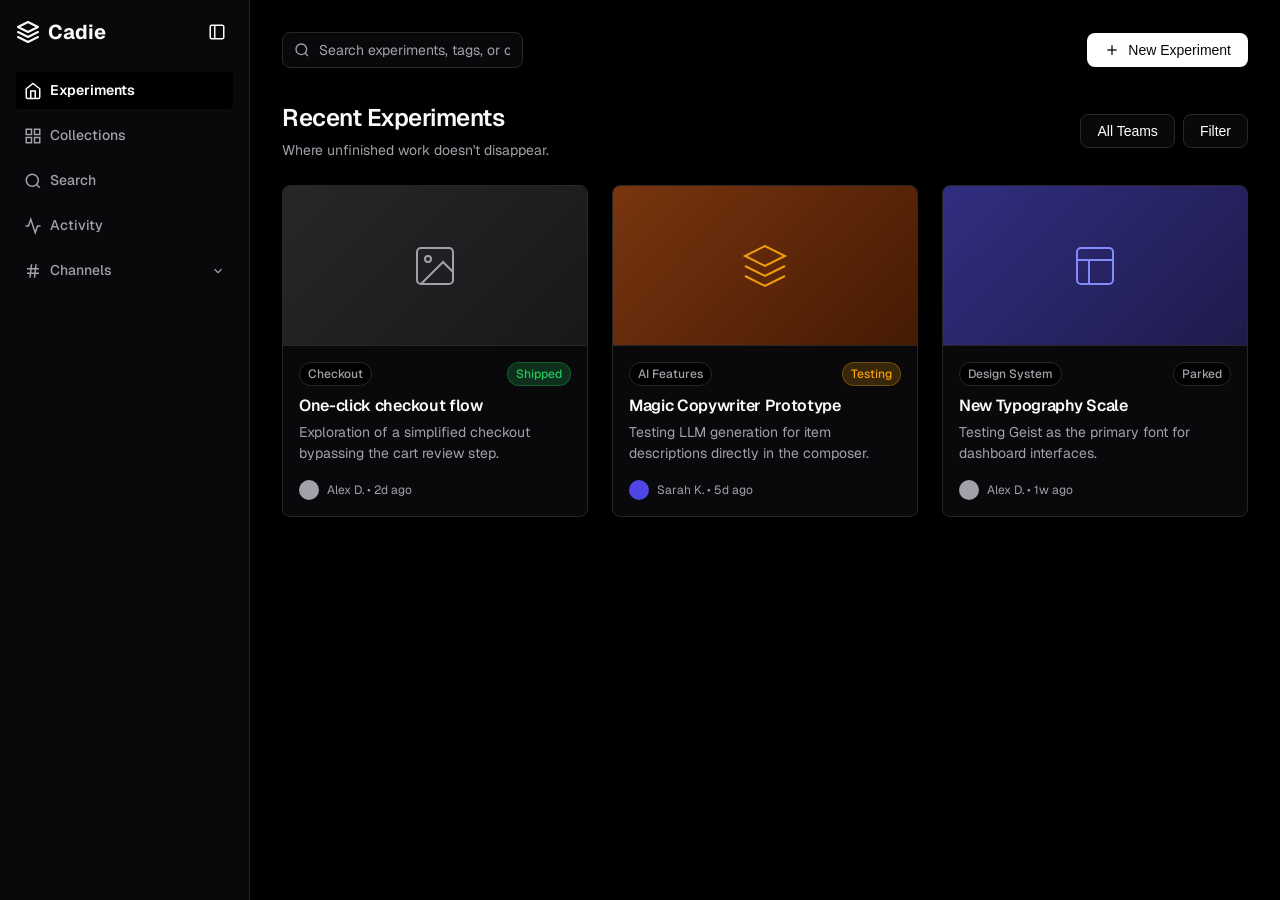
==== index.html @ 3b946e6b "just a preview" ====
<!DOCTYPE html>
<html lang="en">
<head>
  <meta charset="UTF-8">
  <meta name="viewport" content="width=device-width, initial-scale=1.0">
  <title>Cadie - Home for Product Experiments</title>
  <link rel="stylesheet" href="style.css">
</head>
<body>
  
    <!-- Sidebar -->
  <aside class="sidebar" id="app-sidebar">
    <div class="brand-header">
      <div class="brand" style="margin-bottom: 0;">
        <svg width="24" height="24" viewBox="0 0 24 24" fill="none" stroke="currentColor" stroke-width="2" stroke-linecap="round" stroke-linejoin="round"><path d="M12 2L2 7l10 5 10-5-10-5zM2 17l10 5 10-5M2 12l10 5 10-5"/></svg>
        <span>Cadie</span>
      </div>
      <button class="btn btn-ghost" id="toggle-sidebar-btn" style="padding: 4px; height: 32px; width: 32px; display: flex; align-items: center; justify-content: center;">
        <svg width="18" height="18" viewBox="0 0 24 24" fill="none" stroke="currentColor" stroke-width="2"><rect x="3" y="3" width="18" height="18" rx="2" ry="2"/><line x1="9" y1="3" x2="9" y2="21"/></svg>
      </button>
    </div>
    
    <nav class="flex-col gap-2" style="width: 100%;">
      <a href="index.html" class="nav-link active">
        <svg width="18" height="18" viewBox="0 0 24 24" fill="none" stroke="currentColor" stroke-width="2"><path d="M3 9l9-7 9 7v11a2 2 0 0 1-2 2H5a2 2 0 0 1-2-2z"/><polyline points="9 22 9 12 15 12 15 22"/></svg>
        <span>Experiments</span>
      </a>
      <a href="collections.html" class="nav-link ">
        <svg width="18" height="18" viewBox="0 0 24 24" fill="none" stroke="currentColor" stroke-width="2"><rect x="3" y="3" width="7" height="7"/><rect x="14" y="3" width="7" height="7"/><rect x="14" y="14" width="7" height="7"/><rect x="3" y="14" width="7" height="7"/></svg>
        <span>Collections</span>
      </a>
      <a href="search.html" class="nav-link ">
        <svg width="18" height="18" viewBox="0 0 24 24" fill="none" stroke="currentColor" stroke-width="2"><circle cx="11" cy="11" r="8"/><line x1="21" y1="21" x2="16.65" y2="16.65"/></svg>
        <span>Search</span>
      </a>
      <a href="activity.html" class="nav-link ">
        <svg width="18" height="18" viewBox="0 0 24 24" fill="none" stroke="currentColor" stroke-width="2"><polyline points="22 12 18 12 15 21 9 3 6 12 2 12"/></svg>
        <span>Activity</span>
      </a>
      
      <!-- Channels Dropdown -->
      <div class="nav-dropdown">
        <a href="#" class="nav-link " id="channels-dropdown-btn">
          <svg width="18" height="18" viewBox="0 0 24 24" fill="none" stroke="currentColor" stroke-width="2"><line x1="4" y1="9" x2="20" y2="9"/><line x1="4" y1="15" x2="20" y2="15"/><line x1="10" y1="3" x2="8" y2="21"/><line x1="16" y1="3" x2="14" y2="21"/></svg>
          <span>Channels</span>
          <svg class="chevron" width="14" height="14" viewBox="0 0 24 24" fill="none" stroke="currentColor" stroke-width="2" style="margin-left: auto; transition: transform 0.2s;"><polyline points="6 9 12 15 18 9"/></svg>
        </a>
        <div class="dropdown-content" id="channels-dropdown-content" style="display: none; flex-direction: column; padding-left: 28px; gap: 2px; margin-top: 4px;">
          <div class="text-xs text-muted" style="margin-top: 8px; margin-bottom: 4px; text-transform: uppercase;">Core Product</div>
          <a href="collections-hybrid.html" class="nav-link" style="font-size: 13px; padding: 4px 8px;"><span># Checkout</span></a>
          <a href="collections-hybrid.html" class="nav-link" style="font-size: 13px; padding: 4px 8px;"><span># Onboarding</span></a>
          <a href="collections-hybrid.html" class="nav-link" style="font-size: 13px; padding: 4px 8px;"><span># Core UI</span></a>
          <div class="text-xs text-muted" style="margin-top: 8px; margin-bottom: 4px; text-transform: uppercase;">Innovation</div>
          <a href="collections-hybrid.html" class="nav-link" style="font-size: 13px; padding: 4px 8px;"><span># AI Features</span></a>
          <div class="text-xs text-muted" style="margin-top: 8px; margin-bottom: 4px; text-transform: uppercase;">Growth</div>
          <a href="collections-hybrid.html" class="nav-link" style="font-size: 13px; padding: 4px 8px;"><span># Growth</span></a>
          <a href="collections-hybrid.html" class="nav-link" style="font-size: 13px; padding: 4px 8px;"><span># Retention</span></a>
        </div>
      </div>
    </nav>
  </aside>

  <!-- Main Content -->
  <main class="main-content">
    <header class="header">
      <div class="search-bar">
        <svg width="16" height="16" viewBox="0 0 24 24" fill="none" stroke="currentColor" stroke-width="2"><circle cx="11" cy="11" r="8"/><line x1="21" y1="21" x2="16.65" y2="16.65"/></svg>
        <input type="text" class="input" placeholder="Search experiments, tags, or owners...">
      </div>
      <div class="flex gap-2">
        <button class="btn btn-primary" id="new-experiment-btn">
          <svg width="16" height="16" viewBox="0 0 24 24" fill="none" stroke="currentColor" stroke-width="2" style="margin-right: 8px;"><line x1="12" y1="5" x2="12" y2="19"/><line x1="5" y1="12" x2="19" y2="12"/></svg>
          New Experiment
        </button>
      </div>
    </header>

    <div class="flex items-center justify-between" style="margin-bottom: var(--space-6);">
      <div>
        <h1 class="text-2xl" style="font-size: 24px;">Recent Experiments</h1>
        <p class="text-muted text-sm" style="margin-top: 4px;">Where unfinished work doesn't disappear.</p>
      </div>
      <div class="flex gap-2">
        <button class="btn btn-outline btn-sm">All Teams</button>
        <button class="btn btn-outline btn-sm">Filter</button>
      </div>
    </div>

    <div class="grid" id="experiment-grid">
      <!-- Experiment Card 1 -->
      <div class="card" onclick="window.location.href='experiment.html'">
        <div class="card-image" style="background: linear-gradient(135deg, #27272a 0%, #18181b 100%); display:flex; align-items:center; justify-content:center; color:#a1a1aa;">
          <svg width="48" height="48" viewBox="0 0 24 24" fill="none" stroke="currentColor" stroke-width="1"><rect x="3" y="3" width="18" height="18" rx="2" ry="2"/><circle cx="8.5" cy="8.5" r="1.5"/><polyline points="21 15 16 10 5 21"/></svg>
        </div>
        <div class="card-content">
          <div class="flex items-center justify-between" style="margin-bottom: 8px;">
            <span class="badge">Checkout</span>
            <span class="badge badge-success">Shipped</span>
          </div>
          <h3 class="card-title">One-click checkout flow</h3>
          <p class="card-desc">Exploration of a simplified checkout bypassing the cart review step.</p>
          <div class="flex items-center gap-2" style="margin-top: 16px;">
            <div style="width: 20px; height: 20px; border-radius: 50%; background: var(--secondary);"></div>
            <span class="text-xs text-muted">Alex D. • 2d ago</span>
          </div>
        </div>
      </div>

      <!-- Experiment Card 2 -->
      <div class="card" onclick="window.location.href='experiment.html'">
        <div class="card-image" style="background: linear-gradient(135deg, #78350f 0%, #451a03 100%); display:flex; align-items:center; justify-content:center; color:#f59e0b;">
          <svg width="48" height="48" viewBox="0 0 24 24" fill="none" stroke="currentColor" stroke-width="1"><polygon points="12 2 2 7 12 12 22 7 12 2"/><polyline points="2 17 12 22 22 17"/><polyline points="2 12 12 17 22 12"/></svg>
        </div>
        <div class="card-content">
          <div class="flex items-center justify-between" style="margin-bottom: 8px;">
            <span class="badge">AI Features</span>
            <span class="badge badge-warning">Testing</span>
          </div>
          <h3 class="card-title">Magic Copywriter Prototype</h3>
          <p class="card-desc">Testing LLM generation for item descriptions directly in the composer.</p>
          <div class="flex items-center gap-2" style="margin-top: 16px;">
            <div style="width: 20px; height: 20px; border-radius: 50%; background: #4f46e5;"></div>
            <span class="text-xs text-muted">Sarah K. • 5d ago</span>
          </div>
        </div>
      </div>

      <!-- Experiment Card 3 -->
      <div class="card" onclick="window.location.href='experiment.html'">
        <div class="card-image" style="background: linear-gradient(135deg, #312e81 0%, #1e1b4b 100%); display:flex; align-items:center; justify-content:center; color:#818cf8;">
          <svg width="48" height="48" viewBox="0 0 24 24" fill="none" stroke="currentColor" stroke-width="1"><rect x="3" y="3" width="18" height="18" rx="2" ry="2"/><line x1="3" y1="9" x2="21" y2="9"/><line x1="9" y1="21" x2="9" y2="9"/></svg>
        </div>
        <div class="card-content">
          <div class="flex items-center justify-between" style="margin-bottom: 8px;">
            <span class="badge">Design System</span>
            <span class="badge">Parked</span>
          </div>
          <h3 class="card-title">New Typography Scale</h3>
          <p class="card-desc">Testing Geist as the primary font for dashboard interfaces.</p>
          <div class="flex items-center gap-2" style="margin-top: 16px;">
            <div style="width: 20px; height: 20px; border-radius: 50%; background: var(--secondary);"></div>
            <span class="text-xs text-muted">Alex D. • 1w ago</span>
          </div>
        </div>
      </div>
    </div>
  </main>

  <!-- Create Experiment Modal -->
  <div class="modal-overlay" id="experiment-modal">
    <div class="modal-content">
      <div class="modal-header">
        <h2 class="modal-title">Save Experiment</h2>
        <button class="btn btn-ghost" id="close-modal-btn" style="padding: 4px;">
          <svg width="20" height="20" viewBox="0 0 24 24" fill="none" stroke="currentColor" stroke-width="2"><line x1="18" y1="6" x2="6" y2="18"/><line x1="6" y1="6" x2="18" y2="18"/></svg>
        </button>
      </div>
      <form id="new-experiment-form">
        <div class="form-group">
          <label class="form-label">Link (Figma, Prototype, Video)</label>
          <input type="text" class="input" placeholder="https://figma.com/..." required>
        </div>
        <div class="form-group">
          <label class="form-label">Title</label>
          <input type="text" class="input" id="exp-title" placeholder="What is this?" required>
        </div>
        <div class="form-group">
          <label class="form-label">Context / Hypothesis</label>
          <textarea class="input" placeholder="What were you testing?"></textarea>
        </div>
        <div class="flex gap-4" style="margin-bottom: var(--space-6);">
          <div class="form-group w-full" style="margin-bottom: 0;">
            <label class="form-label">Collection</label>
            <select class="input">
              <option>Checkout</option>
              <option>AI Features</option>
              <option>Design System</option>
            </select>
          </div>
          <div class="form-group w-full" style="margin-bottom: 0;">
            <label class="form-label">Status</label>
            <select class="input">
              <option>Exploration</option>
              <option>Testing</option>
              <option>Shipped</option>
              <option>Parked</option>
            </select>
          </div>
        </div>
        <div class="flex justify-between items-center">
          <span class="text-xs text-muted font-mono">Press Esc to cancel</span>
          <button type="submit" class="btn btn-primary">Save to Cadie</button>
        </div>
      </form>
    </div>
  </div>

  <script src="app.js"></script>
</body>
</html>
---- style.css ----
@import url('https://fonts.googleapis.com/css2?family=Fira+Code&family=Geist:wght@100..900&display=swap');

:root {
  --primary: #FFFFFF;
  --secondary: #A1A1AA;
  --success: #22C55E;
  --warning: #F59E0B;
  --danger: #EF4444;
  --surface: #09090B;
  --text: #FAFAFA;
  --text-muted: #A1A1AA;
  --bg: #000000;
  --border: #27272A;
  --ring: rgba(255,255,255,0.2);
  
  --radius-sm: 4px;
  --radius-md: 8px;
  --radius-lg: 12px;
  
  --space-1: 4px;
  --space-2: 8px;
  --space-3: 12px;
  --space-4: 16px;
  --space-6: 24px;
  --space-8: 32px;

  --font-sans: 'Geist', sans-serif;
  --font-mono: 'Fira Code', monospace;
}

* {
  box-sizing: border-box;
  margin: 0;
  padding: 0;
}

body {
  font-family: var(--font-sans);
  color: var(--text);
  background-color: var(--bg);
  line-height: 1.5;
  -webkit-font-smoothing: antialiased;
  display: flex;
  height: 100vh;
  overflow: hidden;
}

h1, h2, h3, h4, h5, h6 {
  font-weight: 600;
  letter-spacing: -0.02em;
}

a {
  color: inherit;
  text-decoration: none;
}

/* Utilities */
.text-muted { color: var(--text-muted); }
.text-sm { font-size: 14px; }
.text-xs { font-size: 12px; }
.font-medium { font-weight: 500; }
.font-mono { font-family: var(--font-mono); }
.flex { display: flex; }
.flex-col { display: flex; flex-direction: column; }
.items-center { align-items: center; }
.justify-between { justify-content: space-between; }
.gap-2 { gap: var(--space-2); }
.gap-4 { gap: var(--space-4); }
.gap-6 { gap: var(--space-6); }
.w-full { width: 100%; }

/* Layout */
.sidebar {
  width: 250px;
  background-color: var(--surface);
  border-right: 1px solid var(--border);
  display: flex;
  flex-direction: column;
  padding: var(--space-4);
  transition: width 0.2s ease, padding 0.2s ease;
  flex-shrink: 0;
  z-index: 100;
}

.brand-header {
  display: flex;
  justify-content: space-between;
  align-items: center;
  margin-bottom: var(--space-6);
}

.sidebar.collapsed {
  width: 72px;
  padding: var(--space-4) var(--space-2);
}

.sidebar.collapsed .brand span {
  display: none;
}

.sidebar.collapsed .brand-header {
  flex-direction: column;
  gap: var(--space-4);
  align-items: center;
}

.sidebar.collapsed .nav-link span,
.sidebar.collapsed .chevron,
.sidebar.collapsed .nav-dropdown .dropdown-content {
  display: none !important;
}

.sidebar.collapsed .nav-link {
  justify-content: center;
  padding: var(--space-3);
  width: 48px;
  margin: 0 auto;
}

.sidebar.collapsed .nav-link svg {
  margin-right: 0 !important;
}

.main-content {
  flex: 1;
  overflow-y: auto;
  padding: var(--space-8);
}

/* Components: Buttons */
.btn {
  display: inline-flex;
  align-items: center;
  justify-content: center;
  padding: var(--space-2) var(--space-4);
  font-size: 14px;
  font-weight: 500;
  border-radius: var(--radius-md);
  cursor: pointer;
  transition: all 0.2s ease;
  border: 1px solid transparent;
  white-space: nowrap;
}

.btn:focus-visible {
  outline: none;
  box-shadow: 0 0 0 2px var(--surface), 0 0 0 4px var(--primary);
}

.btn-primary {
  background-color: var(--primary);
  color: var(--surface);
}

.btn-primary:hover {
  background-color: #e5e5e5;
}

.btn-outline {
  background-color: var(--surface);
  color: var(--primary);
  border-color: var(--border);
}

.btn-outline:hover {
  background-color: var(--bg);
}

.btn-ghost {
  background-color: transparent;
  color: var(--text);
}

.btn-ghost:hover {
  background-color: var(--bg);
}

/* Sidebar Navigation */
.brand {
  font-size: 20px;
  font-weight: 700;
  margin-bottom: var(--space-6);
  display: flex;
  align-items: center;
  gap: var(--space-2);
}

.nav-link {
  display: flex;
  align-items: center;
  gap: var(--space-2);
  padding: var(--space-2);
  border-radius: var(--radius-sm);
  color: var(--text-muted);
  font-weight: 500;
  font-size: 14px;
  transition: background 0.2s, color 0.2s;
}

.nav-link:hover {
  background-color: var(--bg);
  color: var(--text);
}

.nav-link.active {
  background-color: var(--bg);
  color: var(--primary);
  font-weight: 600;
}

/* Inputs */
.input {
  display: flex;
  width: 100%;
  border-radius: var(--radius-md);
  border: 1px solid var(--border);
  background-color: var(--surface);
  color: var(--text);
  padding: var(--space-2) var(--space-3);
  font-size: 14px;
  transition: border-color 0.2s;
  font-family: var(--font-sans);
}

.input::placeholder {
  color: var(--text-muted);
}

.input:focus {
  outline: none;
  border-color: var(--primary);
  box-shadow: 0 0 0 1px var(--primary);
}

.search-bar {
  position: relative;
  max-width: 400px;
}

.search-bar svg {
  position: absolute;
  left: 12px;
  top: 50%;
  transform: translateY(-50%);
  color: var(--text-muted);
}

.search-bar .input {
  padding-left: 36px;
}

/* Cards (Experiments) */
.card {
  background-color: var(--surface);
  border: 1px solid var(--border);
  border-radius: var(--radius-md);
  overflow: hidden;
  transition: box-shadow 0.2s, border-color 0.2s;
  cursor: pointer;
}

.card:hover {
  box-shadow: 0 4px 12px rgba(0,0,0,0.05);
  border-color: #d1d5db;
}

.card-image {
  width: 100%;
  height: 160px;
  background-color: var(--bg);
  object-fit: cover;
  border-bottom: 1px solid var(--border);
}

.card-content {
  padding: var(--space-4);
}

.card-title {
  font-size: 16px;
  font-weight: 600;
  margin-bottom: var(--space-1);
}

.card-desc {
  font-size: 14px;
  color: var(--text-muted);
  display: -webkit-box;
  -webkit-line-clamp: 2;
  -webkit-box-orient: vertical;
  overflow: hidden;
}

.badge {
  display: inline-flex;
  align-items: center;
  padding: 2px 8px;
  border-radius: 999px;
  font-size: 12px;
  font-weight: 500;
  background-color: var(--bg);
  color: var(--text-muted);
  border: 1px solid var(--border);
}

.badge-success { background-color: rgba(34, 197, 94, 0.2); color: var(--success); border-color: rgba(34, 197, 94, 0.3); }
.badge-warning { background-color: rgba(245, 158, 11, 0.2); color: var(--warning); border-color: rgba(245, 158, 11, 0.3); }
.badge-danger { background-color: rgba(239, 68, 68, 0.2); color: var(--danger); border-color: rgba(239, 68, 68, 0.3); }

.grid {
  display: grid;
  grid-template-columns: repeat(auto-fill, minmax(280px, 1fr));
  gap: var(--space-6);
}

/* Header */
.header {
  display: flex;
  justify-content: space-between;
  align-items: center;
  margin-bottom: var(--space-8);
}

/* Modal */
.modal-overlay {
  position: fixed;
  inset: 0;
  background-color: rgba(0,0,0,0.4);
  backdrop-filter: blur(2px);
  display: flex;
  align-items: center;
  justify-content: center;
  z-index: 50;
  opacity: 0;
  pointer-events: none;
  transition: opacity 0.2s ease;
}

.modal-overlay.active {
  opacity: 1;
  pointer-events: auto;
}

.modal-content {
  background-color: var(--surface);
  border-radius: var(--radius-lg);
  border: 1px solid var(--border);
  width: 100%;
  max-width: 500px;
  padding: var(--space-6);
  box-shadow: 0 10px 25px rgba(0,0,0,0.1);
  transform: translateY(10px) scale(0.98);
  transition: transform 0.2s ease;
}

.modal-overlay.active .modal-content {
  transform: translateY(0) scale(1);
}

.modal-header {
  display: flex;
  justify-content: space-between;
  align-items: center;
  margin-bottom: var(--space-4);
}

.modal-title {
  font-size: 18px;
  font-weight: 600;
}

.form-group {
  margin-bottom: var(--space-4);
}

.form-label {
  display: block;
  font-size: 14px;
  font-weight: 500;
  margin-bottom: var(--space-2);
}

textarea.input {
  min-height: 80px;
  resize: vertical;
}

/* Experiment Detail Specific */
.detail-header {
  margin-bottom: var(--space-6);
  padding-bottom: var(--space-6);
  border-bottom: 1px solid var(--border);
}

.detail-title {
  font-size: 32px;
  font-weight: 700;
  margin-bottom: var(--space-2);
}

.detail-meta {
  display: flex;
  gap: var(--space-4);
  align-items: center;
  color: var(--text-muted);
  font-size: 14px;
}

.content-section {
  margin-bottom: var(--space-8);
}

.content-section h2 {
  font-size: 20px;
  margin-bottom: var(--space-4);
  display: flex;
  align-items: center;
  gap: var(--space-2);
}

.artifact-box {
  background-color: var(--bg);
  border: 1px dashed var(--border);
  border-radius: var(--radius-md);
  padding: var(--space-8);
  display: flex;
  flex-direction: column;
  align-items: center;
  justify-content: center;
  color: var(--text-muted);
  gap: var(--space-2);
}

.artifact-box img {
  max-width: 100%;
  border-radius: var(--radius-sm);
  border: 1px solid var(--border);
}

.timeline {
  border-left: 2px solid var(--border);
  padding-left: var(--space-4);
  margin-left: var(--space-2);
  display: flex;
  flex-direction: column;
  gap: var(--space-4);
}

.timeline-item {
  position: relative;
}

.timeline-item::before {
  content: '';
  position: absolute;
  left: calc(var(--space-4) * -1 - 6px);
  top: 6px;
  width: 10px;
  height: 10px;
  border-radius: 50%;
  background-color: var(--primary);
  border: 2px solid var(--surface);
}

.back-link {
  display: inline-flex;
  align-items: center;
  gap: var(--space-2);
  color: var(--text-muted);
  font-size: 14px;
  margin-bottom: var(--space-6);
  transition: color 0.2s;
}

.back-link:hover {
  color: var(--primary);
}

/* Responsive Design */
@media (max-width: 768px) {
  .sidebar {
    position: absolute;
    height: 100vh;
    z-index: 200;
  }
  .sidebar.collapsed {
    width: 72px;
  }
  .main-content {
    margin-left: 72px;
    width: calc(100vw - 72px);
  }
  
  .header {
    flex-direction: column;
    align-items: stretch;
    gap: var(--space-4);
    margin-bottom: var(--space-6);
  }
  .search-bar { max-width: 100%; }
  .header > .flex { width: 100%; }
  .header > .flex > .btn { width: 100%; }

  main > .flex.items-center.justify-between {
    flex-direction: column;
    align-items: flex-start;
    gap: var(--space-4);
  }
  main > .flex.items-center.justify-between > .flex.gap-2 {
    width: 100%;
    flex-direction: row;
  }
  main > .flex.items-center.justify-between > .flex.gap-2 > .btn {
    flex: 1;
  }
  
  .detail-title { font-size: 24px; }
  .detail-meta {
    flex-direction: column;
    align-items: flex-start;
    gap: var(--space-2);
  }
  .detail-meta .btn { margin-left: 0 !important; width: 100%; margin-top: var(--space-2); }
  .content-section > .flex.gap-4 { flex-direction: column; gap: var(--space-2); }
  .content-section > .flex.gap-4 > .btn { width: 100%; }
  .activity-feed::before { left: 15px; }
  .activity-icon { width: 32px; height: 32px; }
  .activity-icon svg { width: 16px; height: 16px; }
  .activity-content { width: 100%; overflow: hidden; }
  .huge-search { font-size: 24px; }
  .modal-content { max-width: calc(100% - 32px); margin: 16px; padding: var(--space-4); }
  #new-experiment-form > .flex.gap-4 { flex-direction: column; gap: var(--space-4); }
  #search-results-grid .card.flex { flex-direction: column; }
  #search-results-grid .card.flex > div:first-child { width: 100% !important; height: 80px; border-right: none !important; border-bottom: 1px solid var(--border); }
}
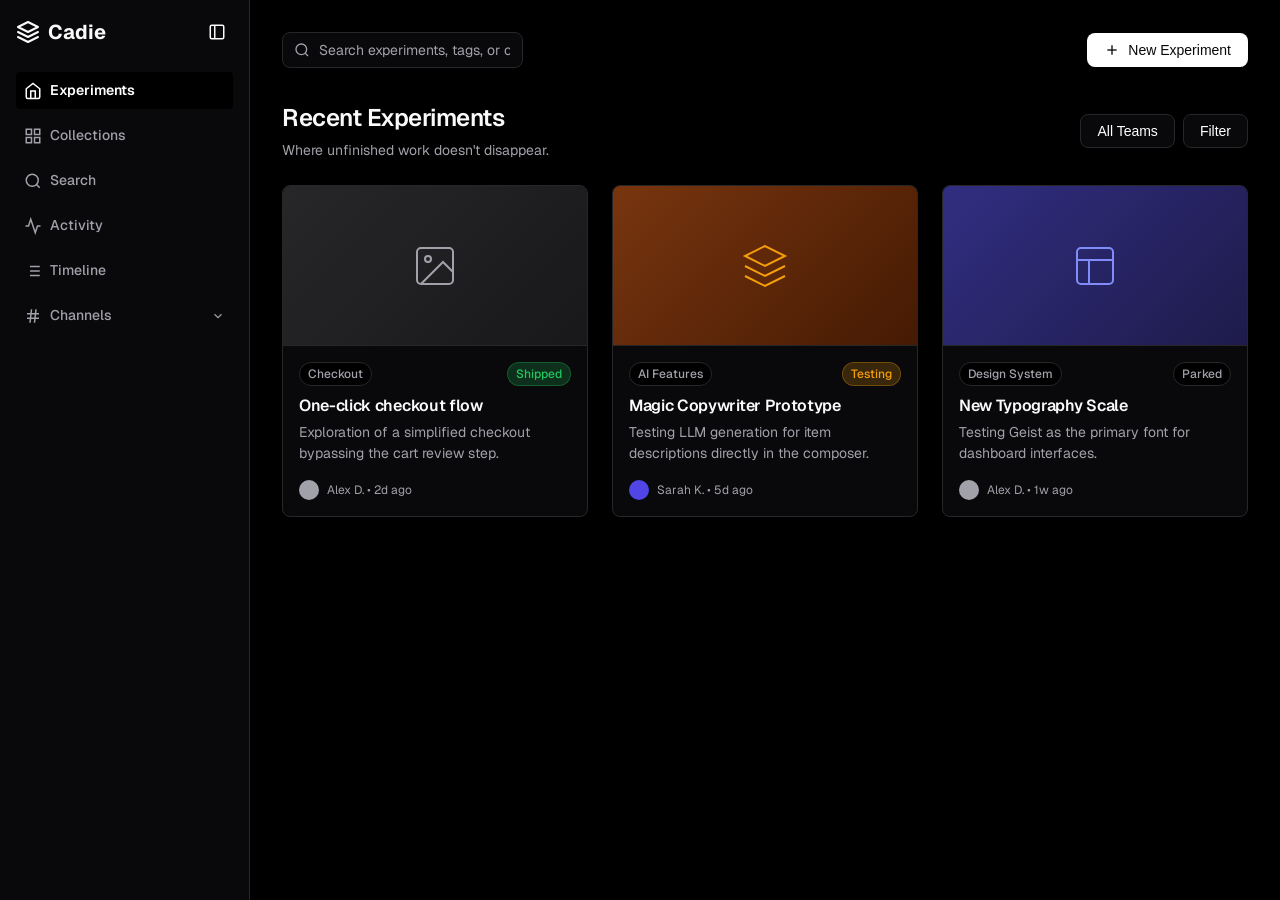
==== commit 9dd7331c: "added the timeline feature" ====
--- a/index.html
+++ b/index.html
@@ -36,6 +36,10 @@
       <a href="activity.html" class="nav-link ">
         <svg width="18" height="18" viewBox="0 0 24 24" fill="none" stroke="currentColor" stroke-width="2"><polyline points="22 12 18 12 15 21 9 3 6 12 2 12"/></svg>
         <span>Activity</span>
+      </a>
+      <a href="timeline.html" class="nav-link ">
+        <svg width="18" height="18" viewBox="0 0 24 24" fill="none" stroke="currentColor" stroke-width="2"><line x1="8" y1="6" x2="21" y2="6"/><line x1="8" y1="12" x2="21" y2="12"/><line x1="8" y1="18" x2="21" y2="18"/><line x1="3" y1="6" x2="3.01" y2="6"/><line x1="3" y1="12" x2="3.01" y2="12"/><line x1="3" y1="18" x2="3.01" y2="18"/></svg>
+        <span>Timeline</span>
       </a>
       
       <!-- Channels Dropdown -->
--- a/style.css
+++ b/style.css
@@ -331,7 +331,7 @@
   display: flex;
   align-items: center;
   justify-content: center;
-  z-index: 50;
+  z-index: 200;
   opacity: 0;
   pointer-events: none;
   transition: opacity 0.2s ease;
